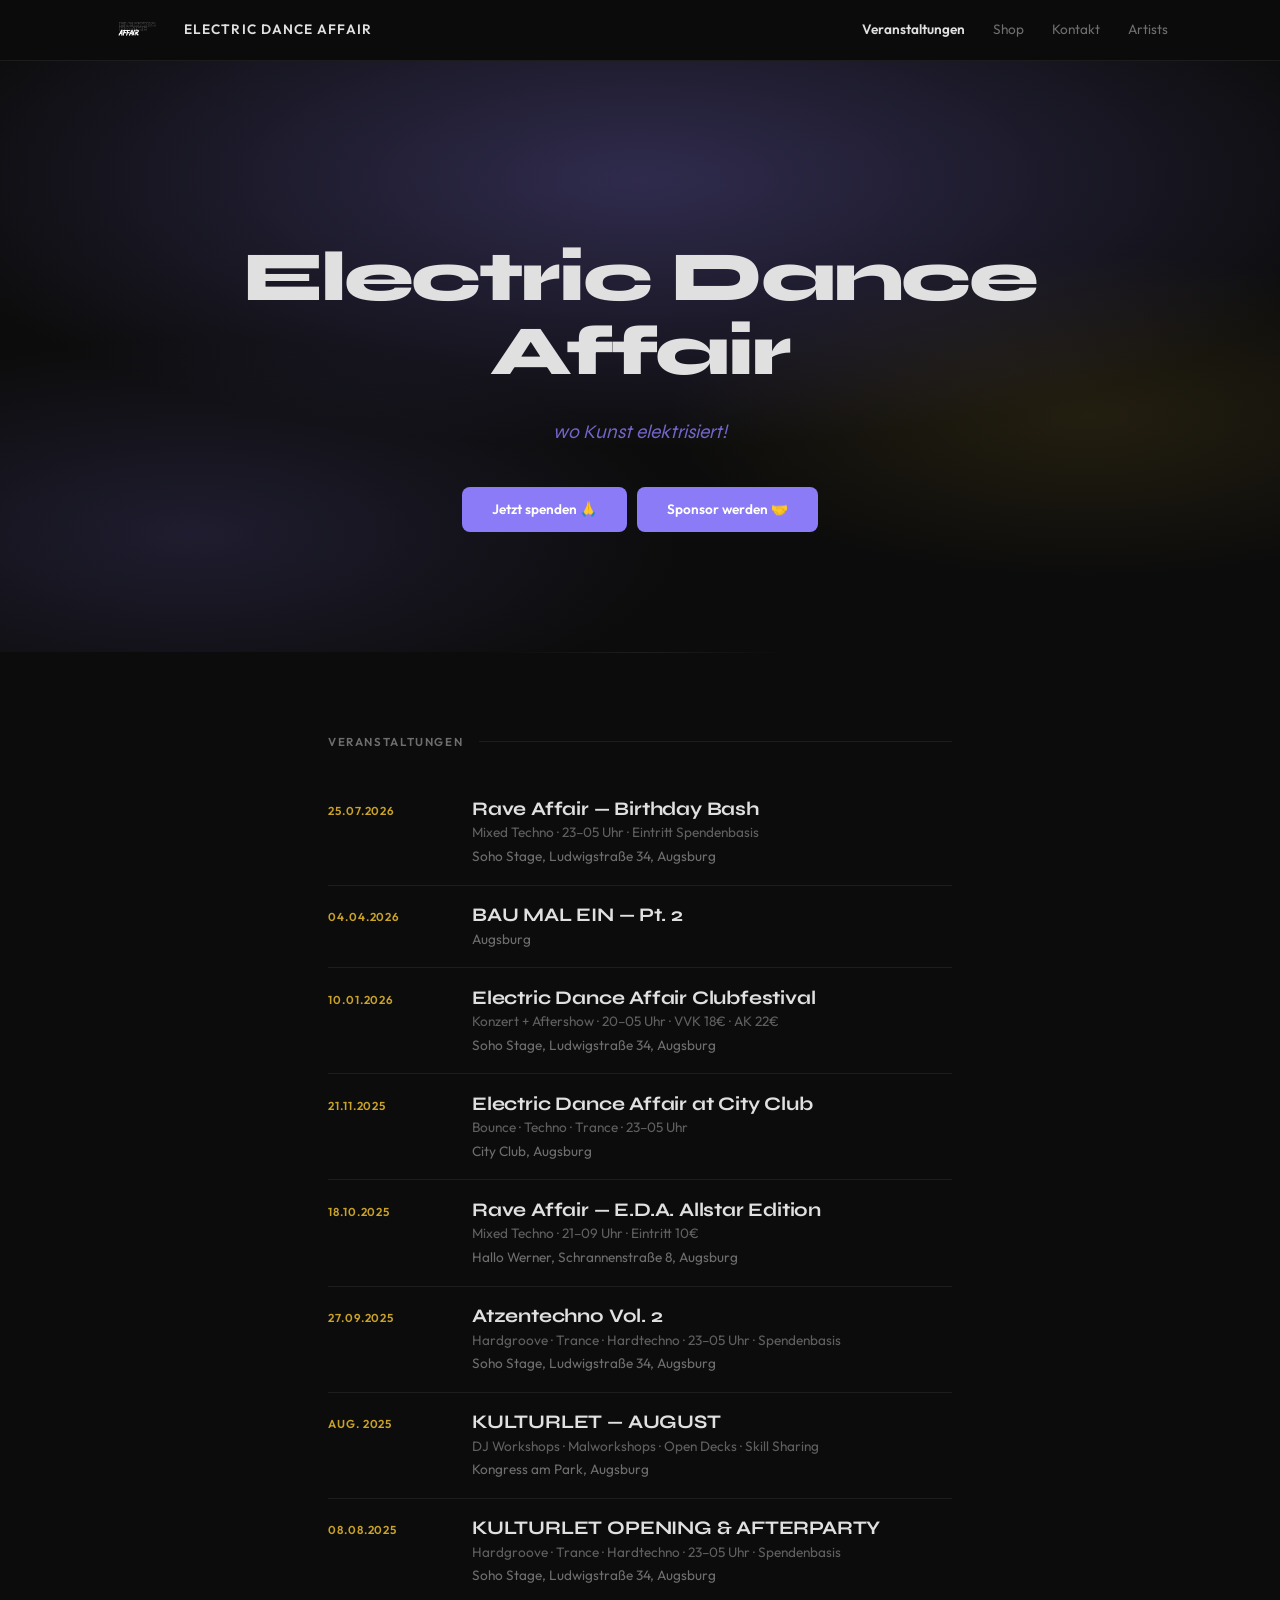
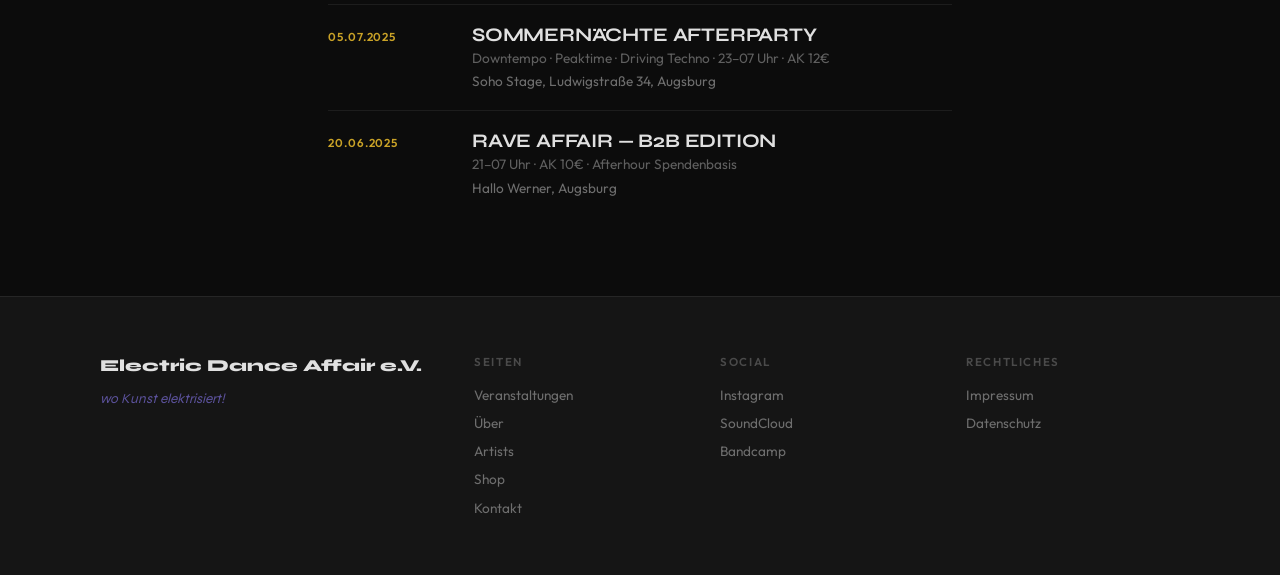
==== index.html @ 10a1b5d3 "Unify hero buttons: matching style, emojis, and pixel alignment Co-Authored-By: Claude Opus 4.6 <nor" ====
<!DOCTYPE html>
<html lang="de">
<head>
  <meta charset="UTF-8">
  <meta name="viewport" content="width=device-width, initial-scale=1.0">
  <title>Electric Dance Affair e.V. — wo Kunst elektrisiert!</title>
  <meta name="description" content="Electric Dance Affair e.V. — eine pulsierende Community, die Kunst, Musik und Performance auf einzigartige Weise verbindet. Augsburg.">
  <link rel="stylesheet" href="css/style.css">
</head>
<body>
  <div class="site-wrapper">

    <header class="site-header">
      <div class="inner">
        <a href="index.html" class="site-brand">
          <img src="images/logo.png" alt="Electric Dance Affair Logo">
          <span>Electric Dance Affair</span>
        </a>
        <button class="nav-toggle" aria-label="Menü" onclick="document.querySelector('.site-nav').classList.toggle('open')">&#9776;</button>
        <nav>
          <ul class="site-nav">
            <li><a href="index.html" class="active">Veranstaltungen</a></li>
            <li><a href="https://electricdanceaffair.bandcamp.com/" target="_blank" rel="noopener">Shop</a></li>
            <li><a href="kontakt.html">Kontakt</a></li>
            <li><a href="artists.html">Artists</a></li>
          </ul>
        </nav>
      </div>
    </header>

    <main class="page-content">
      <div class="hero">
        <h1>Electric Dance<br>Affair</h1>
        <div class="tagline">wo Kunst elektrisiert!</div>
        <div class="hero-actions">
          <a href="https://www.paypal.com/donate/?hosted_button_id=UG9SYRRX23DXC" class="btn btn-primary" target="_blank" rel="noopener">Jetzt spenden &#128591;</a>
          <button class="btn btn-primary" onclick="document.getElementById('sponsoring-modal').classList.add('open')">Sponsor werden &#129309;</button>
        </div>
      </div>

      <div class="divider"></div>

      <section class="section">
        <div class="wrap wrap--narrow">
          <div class="section__eyebrow">
            <span class="label">Veranstaltungen</span>
          </div>

          <div class="events-list">

            <article class="event-item">
              <div class="event-date">25.07.2026</div>
              <div class="event-body">
                <div class="event-name">Rave Affair — Birthday Bash</div>
                <div class="event-meta">Mixed Techno · 23–05 Uhr · Eintritt Spendenbasis</div>
                <div class="event-location">Soho Stage, Ludwigstraße 34, Augsburg</div>
              </div>
            </article>

            <article class="event-item">
              <div class="event-date">04.04.2026</div>
              <div class="event-body">
                <div class="event-name"><a href="https://www.instagram.com/p/DWGeeRniBM9/" target="_blank" rel="noopener">BAU MAL EIN — Pt. 2</a></div>
                <div class="event-location">Augsburg</div>
              </div>
            </article>

            <article class="event-item">
              <div class="event-date">10.01.2026</div>
              <div class="event-body">
                <div class="event-name"><a href="https://www.instagram.com/p/DSSNsBjCFv4/" target="_blank" rel="noopener">Electric Dance Affair Clubfestival</a></div>
                <div class="event-meta">Konzert + Aftershow · 20–05 Uhr · VVK 18€ · AK 22€</div>
                <div class="event-location">Soho Stage, Ludwigstraße 34, Augsburg</div>
              </div>
            </article>

            <article class="event-item">
              <div class="event-date">21.11.2025</div>
              <div class="event-body">
                <div class="event-name"><a href="https://www.instagram.com/p/DQ4oixwiBpZ/" target="_blank" rel="noopener">Electric Dance Affair at City Club</a></div>
                <div class="event-meta">Bounce · Techno · Trance · 23–05 Uhr</div>
                <div class="event-location">City Club, Augsburg</div>
              </div>
            </article>

            <article class="event-item">
              <div class="event-date">18.10.2025</div>
              <div class="event-body">
                <div class="event-name"><a href="https://www.instagram.com/p/DPgkqbRiMYO/" target="_blank" rel="noopener">Rave Affair — E.D.A. Allstar Edition</a></div>
                <div class="event-meta">Mixed Techno · 21–09 Uhr · Eintritt 10€</div>
                <div class="event-location">Hallo Werner, Schrannenstraße 8, Augsburg</div>
              </div>
            </article>

            <article class="event-item">
              <div class="event-date">27.09.2025</div>
              <div class="event-body">
                <div class="event-name"><a href="https://www.instagram.com/reel/DOY_ftXiGgX/" target="_blank" rel="noopener">Atzentechno Vol. 2</a></div>
                <div class="event-meta">Hardgroove · Trance · Hardtechno · 23–05 Uhr · Spendenbasis</div>
                <div class="event-location">Soho Stage, Ludwigstraße 34, Augsburg</div>
              </div>
            </article>

            <article class="event-item">
              <div class="event-date">Aug. 2025</div>
              <div class="event-body">
                <div class="event-name"><a href="https://www.instagram.com/p/DM8IrKSI2Xn/" target="_blank" rel="noopener">KULTURLET — AUGUST</a></div>
                <div class="event-meta">DJ Workshops · Malworkshops · Open Decks · Skill Sharing</div>
                <div class="event-location">Kongress am Park, Augsburg</div>
              </div>
            </article>

            <article class="event-item">
              <div class="event-date">08.08.2025</div>
              <div class="event-body">
                <div class="event-name"><a href="https://www.instagram.com/p/DMYgqMNona3/" target="_blank" rel="noopener">KULTURLET OPENING &amp; AFTERPARTY</a></div>
                <div class="event-meta">Hardgroove · Trance · Hardtechno · 23–05 Uhr · Spendenbasis</div>
                <div class="event-location">Soho Stage, Ludwigstraße 34, Augsburg</div>
              </div>
            </article>

            <article class="event-item">
              <div class="event-date">05.07.2025</div>
              <div class="event-body">
                <div class="event-name"><a href="https://www.instagram.com/p/DLSpdJgogaD/" target="_blank" rel="noopener">SOMMERNÄCHTE AFTERPARTY</a></div>
                <div class="event-meta">Downtempo · Peaktime · Driving Techno · 23–07 Uhr · AK 12€</div>
                <div class="event-location">Soho Stage, Ludwigstraße 34, Augsburg</div>
              </div>
            </article>

            <article class="event-item">
              <div class="event-date">20.06.2025</div>
              <div class="event-body">
                <div class="event-name"><a href="https://www.instagram.com/p/DKu3ecvI4qL/" target="_blank" rel="noopener">RAVE AFFAIR — B2B EDITION</a></div>
                <div class="event-meta">21–07 Uhr · AK 10€ · Afterhour Spendenbasis</div>
                <div class="event-location">Hallo Werner, Augsburg</div>
              </div>
            </article>

          </div>
        </div>
      </section>
    </main>

    <footer class="site-footer">
      <div class="inner">
        <div class="footer-col">
          <div class="footer-brand">Electric Dance Affair e.V.</div>
          <div class="footer-tagline">wo Kunst elektrisiert!</div>
        </div>
        <div class="footer-col">
          <div class="footer-col-title">Seiten</div>
          <a href="index.html">Veranstaltungen</a>
          <a href="ueber.html">Über</a>
          <a href="artists.html">Artists</a>
          <a href="https://electricdanceaffair.bandcamp.com/" target="_blank" rel="noopener">Shop</a>
          <a href="kontakt.html">Kontakt</a>
        </div>
        <div class="footer-col">
          <div class="footer-col-title">Social</div>
          <a href="https://www.instagram.com/electric.dance.affair/" target="_blank" rel="noopener">Instagram</a>
          <a href="https://soundcloud.com/electricdanceaffair" target="_blank" rel="noopener">SoundCloud</a>
          <a href="https://electricdanceaffair.bandcamp.com/" target="_blank" rel="noopener">Bandcamp</a>
        </div>
        <div class="footer-col">
          <div class="footer-col-title">Rechtliches</div>
          <a href="impressum.html">Impressum</a>
          <a href="datenschutz.html">Datenschutz</a>
        </div>
      </div>
    </footer>

  </div>

  <div class="modal-overlay" id="sponsoring-modal" onclick="if(event.target===this)this.classList.remove('open')">
    <div class="modal">
      <button class="modal-close" onclick="document.getElementById('sponsoring-modal').classList.remove('open')">&times;</button>
      <h3>Sponsoring</h3>
      <div class="modal-pdf">
        <embed src="sponsoring-sheet.pdf" type="application/pdf">
      </div>
      <a href="sponsoring-sheet.pdf" download class="btn btn-primary" style="align-self:start;margin-top:1rem;">PDF herunterladen</a>
    </div>
  </div>

</body>
</html>
---- css/style.css ----
@font-face {
  font-family: 'Outfit';
  font-style: normal;
  font-weight: 300;
  font-display: swap;
  src: url('../fonts/outfit-300.ttf') format('truetype');
}
@font-face {
  font-family: 'Outfit';
  font-style: normal;
  font-weight: 400;
  font-display: swap;
  src: url('../fonts/outfit-400.ttf') format('truetype');
}
@font-face {
  font-family: 'Outfit';
  font-style: normal;
  font-weight: 600;
  font-display: swap;
  src: url('../fonts/outfit-600.ttf') format('truetype');
}
@font-face {
  font-family: 'Syne';
  font-style: normal;
  font-weight: 400;
  font-display: swap;
  src: url('../fonts/syne-400.ttf') format('truetype');
}
@font-face {
  font-family: 'Syne';
  font-style: normal;
  font-weight: 700;
  font-display: swap;
  src: url('../fonts/syne-700.ttf') format('truetype');
}
@font-face {
  font-family: 'Syne';
  font-style: normal;
  font-weight: 800;
  font-display: swap;
  src: url('../fonts/syne-800.ttf') format('truetype');
}

:root {
  --ground: #0C0C0C;
  --surface: #151515;
  --surface-raised: #1C1C1C;
  --text: #E0E0E0;
  --text-muted: #6E6E6E;
  --text-dim: #4A4A4A;
  --accent: #8B7BF7;
  --accent-hover: #A89BFF;
  --accent-glow: rgba(139, 123, 247, 0.10);
  --gold: #C9A227;
  --border: rgba(255, 255, 255, 0.07);
  --border-hover: rgba(255, 255, 255, 0.14);

  --font-display: 'Syne', system-ui, sans-serif;
  --font-body: 'Outfit', system-ui, -apple-system, sans-serif;

  --content: 720px;
  --wide: 1080px;
  --gutter: clamp(20px, 5vw, 48px);

  --text-xs: 0.72rem;
  --text-sm: 0.85rem;
  --text-base: 1.05rem;
  --text-lg: 1.2rem;
  --text-xl: clamp(1.4rem, 1.2rem + 1vw, 1.8rem);
  --text-2xl: clamp(1.8rem, 1.4rem + 2vw, 2.8rem);
  --text-hero: clamp(2.6rem, 2rem + 3vw, 4.5rem);
}

*, *::before, *::after {
  margin: 0; padding: 0; box-sizing: border-box;
}

html { scroll-behavior: smooth; }

body {
  background: var(--ground);
  color: var(--text);
  font-family: var(--font-body);
  font-weight: 400;
  font-size: var(--text-base);
  line-height: 1.55;
  -webkit-font-smoothing: antialiased;
  -moz-osx-font-smoothing: grayscale;
}

h1, h2, h3, h4, h5, h6 {
  font-family: var(--font-display);
  color: var(--text);
  line-height: 1.05;
  text-wrap: balance;
  letter-spacing: -0.02em;
}

h1 { font-size: var(--text-hero); font-weight: 800; }
h2 { font-size: var(--text-2xl); font-weight: 800; margin-bottom: 1.5rem; }
h3 { font-size: var(--text-xl); font-weight: 700; }

a { color: inherit; text-decoration: none; }

img { max-width: 100%; height: auto; display: block; }

.label {
  font-size: var(--text-xs);
  font-weight: 600;
  letter-spacing: 0.14em;
  text-transform: uppercase;
  color: var(--text-muted);
}

/* ═══ LAYOUT ═══ */

.site-wrapper {
  min-height: 100vh;
  display: flex;
  flex-direction: column;
}

.wrap {
  max-width: var(--wide);
  margin: 0 auto;
  padding: 0 var(--gutter);
}

.wrap--narrow {
  max-width: var(--content);
}

.page-content { flex: 1; }

.section {
  padding: clamp(48px, 8vw, 80px) 0;
}

.section__eyebrow {
  margin-bottom: 1.8rem;
  display: flex;
  align-items: center;
  gap: 1rem;
}

.section__eyebrow::after {
  content: '';
  flex: 1;
  height: 1px;
  background: var(--border);
}

.divider {
  width: min(60%, 300px);
  height: 1px;
  background: linear-gradient(90deg, transparent, var(--border), transparent);
  margin: 0 auto;
}

/* ═══ HEADER ═══ */

.site-header {
  position: sticky;
  top: 0;
  z-index: 1000;
  background: rgba(12, 12, 12, 0.88);
  backdrop-filter: blur(14px);
  -webkit-backdrop-filter: blur(14px);
  border-bottom: 1px solid var(--border);
  padding: 0 var(--gutter);
}

.site-header .inner {
  max-width: var(--wide);
  margin: 0 auto;
  display: flex;
  align-items: center;
  justify-content: space-between;
  height: 60px;
}

.site-brand {
  display: flex;
  align-items: center;
  gap: 0.75rem;
  text-decoration: none;
  color: var(--text);
  flex-shrink: 0;
}

.site-brand img {
  height: 72px;
  width: auto;
}

.site-brand span {
  font-family: var(--font-body);
  font-weight: 600;
  font-size: var(--text-sm);
  letter-spacing: 0.08em;
  text-transform: uppercase;
  color: var(--text);
}

.site-nav {
  display: flex;
  gap: 0.25rem;
  list-style: none;
}

.site-nav a {
  display: block;
  font-size: var(--text-sm);
  font-weight: 400;
  color: var(--text-muted);
  text-decoration: none;
  padding: 0.45rem 0.75rem;
  border-radius: 6px;
  transition: color 0.15s, background 0.15s;
}

.site-nav a:hover {
  color: var(--text);
  background: rgba(255, 255, 255, 0.04);
}

.site-nav a.active {
  color: var(--text);
  font-weight: 600;
}

.nav-toggle {
  display: none;
  background: none;
  border: 1px solid var(--border);
  color: var(--text);
  width: 38px; height: 38px;
  border-radius: 6px;
  cursor: pointer;
  font-size: 1.1rem;
  transition: background 0.15s;
}

.nav-toggle:hover {
  background: rgba(255, 255, 255, 0.04);
}

/* ═══ HERO ═══ */

.hero {
  padding: clamp(80px, 15vw, 180px) var(--gutter) clamp(60px, 10vw, 120px);
  text-align: center;
  position: relative;
  background:
    radial-gradient(ellipse 90% 70% at 50% 20%, rgba(139, 123, 247, 0.28), transparent 65%),
    radial-gradient(ellipse 70% 60% at 15% 80%, rgba(139, 123, 247, 0.15), transparent 55%),
    radial-gradient(ellipse 60% 50% at 85% 60%, rgba(201, 162, 39, 0.12), transparent 55%);
}

.hero h1 { margin-bottom: 0.4em; letter-spacing: -0.03em; }

.hero .tagline {
  font-family: var(--font-display);
  font-weight: 400;
  font-size: var(--text-lg);
  color: var(--accent);
  font-style: italic;
  opacity: 0.8;
}

.hero-actions {
  margin-top: 2.5rem;
  display: flex;
  gap: 0.65rem;
  justify-content: center;
  flex-wrap: wrap;
}

/* ═══ BUTTONS ═══ */

.btn {
  display: inline-flex;
  align-items: center;
  justify-content: center;
  gap: 0.4rem;
  font-family: var(--font-body);
  font-weight: 600;
  font-size: var(--text-sm);
  padding: 0.75rem 1.8rem;
  border-radius: 8px;
  border: 1px solid transparent;
  cursor: pointer;
  transition: all 0.2s;
  text-decoration: none;
  line-height: 1.4;
}

.btn-primary {
  background: var(--accent);
  color: #fff;
}

.btn-primary:hover {
  background: var(--accent-hover);
  box-shadow: 0 0 24px rgba(139, 123, 247, 0.25);
  transform: translateY(-1px);
}

.btn-outline {
  background: transparent;
  color: var(--accent);
  border: 1px solid var(--accent);
}

.btn-outline:hover {
  background: rgba(139, 123, 247, 0.1);
  color: var(--accent-hover);
  border-color: var(--accent-hover);
  transform: translateY(-1px);
}

/* ═══ EVENTS ═══ */

.events-list { display: flex; flex-direction: column; }

.event-item {
  display: grid;
  grid-template-columns: 7.5rem 1fr;
  gap: 0 1.5rem;
  padding: 1.1rem 0;
  border-bottom: 1px solid var(--border);
  align-items: baseline;
  transition: background 0.15s;
}

.event-item:last-child { border-bottom: none; }

.event-item:hover {
  background: linear-gradient(90deg, var(--accent-glow), transparent 60%);
  margin: 0 -0.75rem;
  padding-left: 0.75rem;
  padding-right: 0.75rem;
  border-radius: 4px;
}

.event-date {
  font-size: var(--text-xs);
  font-weight: 600;
  letter-spacing: 0.08em;
  text-transform: uppercase;
  color: var(--gold);
  padding-top: 0.15rem;
  white-space: nowrap;
}

.event-body { display: flex; flex-direction: column; gap: 0.15rem; }

.event-name {
  font-family: var(--font-display);
  font-weight: 700;
  font-size: var(--text-lg);
  color: var(--text);
  line-height: 1.2;
  letter-spacing: -0.01em;
}

.event-name a {
  color: inherit;
  text-decoration: none;
  transition: color 0.2s;
}

.event-name a:hover {
  color: var(--accent);
}

.event-meta {
  font-size: var(--text-sm);
  color: var(--text-muted);
  opacity: 0.85;
}

.event-location {
  font-size: var(--text-sm);
  color: var(--text-muted);
}

.event-embed {
  margin-top: 1rem;
  grid-column: 1 / -1;
  max-width: 540px;
}

.event-embed iframe {
  width: 100%;
  border: none;
  border-radius: 8px;
}

/* ═══ ABOUT / TEXT CONTENT ═══ */

.page-content p {
  font-size: var(--text-base);
  color: var(--text-muted);
  line-height: 1.7;
  max-width: var(--content);
}

.page-content p + p { margin-top: 1rem; }

.page-content p a {
  color: var(--accent);
  border-bottom: 1px solid rgba(139, 123, 247, 0.3);
  transition: border-color 0.15s;
}

.page-content p a:hover { border-color: var(--accent); }

.about-grid {
  display: grid;
  grid-template-columns: 1fr 1fr;
  gap: 3rem;
  align-items: start;
}

/* ═══ SOCIAL LINKS ═══ */

.social-row {
  display: flex;
  gap: 0.4rem;
  flex-wrap: wrap;
  margin-top: 1.5rem;
}

.social-pill {
  font-size: var(--text-xs);
  font-weight: 600;
  letter-spacing: 0.06em;
  text-transform: uppercase;
  padding: 0.55rem 1.1rem;
  border: 1px solid var(--border);
  border-radius: 100px;
  color: var(--text-muted);
  text-decoration: none;
  transition: all 0.15s;
}

.social-pill:hover {
  border-color: var(--accent);
  color: var(--accent);
  background: var(--accent-glow);
}

/* ═══ CONTACT FORM ═══ */

.contact-form {
  display: flex;
  flex-direction: column;
  gap: 1.1rem;
  max-width: 480px;
}

.form-field label {
  display: block;
  font-size: var(--text-sm);
  font-weight: 600;
  color: var(--text-muted);
  margin-bottom: 0.35rem;
}

.form-field .req {
  font-weight: 400;
  color: var(--text-dim);
}

.form-field input,
.form-field textarea {
  width: 100%;
  background: var(--surface);
  border: 1px solid var(--border);
  padding: 0.75rem 1rem;
  color: var(--text);
  font-family: var(--font-body);
  font-size: var(--text-base);
  font-weight: 400;
  border-radius: 8px;
  outline: none;
  transition: border-color 0.2s, box-shadow 0.2s;
}

.form-field input:focus,
.form-field textarea:focus {
  border-color: var(--accent);
  box-shadow: 0 0 0 3px var(--accent-glow);
}

.form-field textarea {
  resize: vertical;
  min-height: 8rem;
}

.email-alt {
  margin-top: 1.5rem;
  font-size: var(--text-sm);
  color: var(--text-muted);
}

.email-alt a {
  color: var(--accent);
  border-bottom: 1px solid rgba(139, 123, 247, 0.3);
  transition: border-color 0.15s;
}

.email-alt a:hover { border-color: var(--accent); }

/* ═══ LEGAL ═══ */

.legal h3 {
  margin-top: 2.5rem;
  margin-bottom: 0.6rem;
  font-size: var(--text-lg);
}

.legal h3:first-of-type { margin-top: 0; }

.legal p {
  font-size: var(--text-sm);
  margin-bottom: 0.5rem;
  line-height: 1.75;
  color: var(--text-muted);
  max-width: var(--content);
}

.legal p a {
  color: var(--accent);
  border-bottom: 1px solid rgba(139, 123, 247, 0.3);
}

.legal ul {
  margin: 0.5rem 0 1rem 1.4rem;
  list-style-type: disc;
  max-width: var(--content);
}

.legal li {
  font-size: var(--text-sm);
  margin-bottom: 0.3rem;
  line-height: 1.65;
  color: var(--text-muted);
}

/* ═══ FOOTER ═══ */

.site-footer {
  border-top: 1px solid var(--border);
  padding: clamp(36px, 5vw, 56px) var(--gutter);
  margin-top: auto;
  background: var(--surface);
}

.site-footer .inner {
  max-width: var(--wide);
  margin: 0 auto;
  display: grid;
  grid-template-columns: 1.6fr 1fr 1fr 1fr;
  gap: 2rem;
}

.footer-col { display: flex; flex-direction: column; gap: 0.45rem; }

.footer-col-title {
  font-size: var(--text-xs);
  font-weight: 600;
  letter-spacing: 0.14em;
  text-transform: uppercase;
  color: var(--text-dim);
  margin-bottom: 0.4rem;
}

.footer-col a {
  font-size: var(--text-sm);
  color: var(--text-muted);
  text-decoration: none;
  transition: color 0.15s;
  width: fit-content;
}

.footer-col a:hover { color: var(--text); }

.footer-brand {
  font-family: var(--font-display);
  font-weight: 800;
  font-size: var(--text-base);
  color: var(--text);
  margin-bottom: 0.1rem;
}

.footer-tagline {
  font-family: var(--font-display);
  font-style: italic;
  font-size: var(--text-sm);
  color: var(--accent);
  opacity: 0.6;
}

/* ═══ MODAL ═══ */

.modal-overlay {
  display: none;
  position: fixed;
  inset: 0;
  z-index: 1000;
  background: rgba(0, 0, 0, 0.8);
  backdrop-filter: blur(4px);
  place-items: center;
}

.modal-overlay.open {
  display: grid;
}

.modal {
  background: var(--surface);
  border: 1px solid var(--border);
  border-radius: 12px;
  padding: 2rem;
  width: min(90vw, 800px);
  max-height: 90vh;
  display: flex;
  flex-direction: column;
}

.modal h3 {
  margin-bottom: 1rem;
}

.modal-close {
  position: absolute;
  top: 0.75rem;
  right: 1rem;
  background: none;
  border: none;
  color: var(--text-muted);
  font-size: 2rem;
  cursor: pointer;
  line-height: 1;
}

.modal-close:hover {
  color: var(--text);
}

.modal-pdf {
  flex: 1;
  min-height: 60vh;
  border-radius: 8px;
  overflow: hidden;
}

.modal-pdf embed {
  width: 100%;
  height: 100%;
  min-height: 60vh;
}

/* ═══ RESPONSIVE ═══ */

@media (max-width: 768px) {
  .nav-toggle { display: grid; place-items: center; }

  .site-header .inner { height: 56px; }

  .site-header nav {
    position: absolute;
    top: 100%;
    left: 0;
    right: 0;
  }

  .site-nav {
    display: none;
    background: rgba(12, 12, 12, 0.96);
    backdrop-filter: blur(16px);
    -webkit-backdrop-filter: blur(16px);
    border-bottom: 1px solid var(--border);
    flex-direction: column;
    padding: 0.5rem var(--gutter) 1rem;
    gap: 0;
  }

  .site-nav.open { display: flex; }

  .site-nav a {
    padding: 0.75rem 0.85rem;
    font-size: var(--text-base);
  }

  .site-header { position: sticky; }

  .site-brand span {
    font-size: var(--text-xs);
    letter-spacing: 0.06em;
  }

  .site-brand img { height: 52px; }

  .event-item {
    grid-template-columns: 1fr;
    gap: 0.2rem;
  }

  .event-item:hover {
    margin: 0;
    padding-left: 0;
    padding-right: 0;
  }

  .hero-actions {
    flex-direction: column;
    align-items: stretch;
    padding: 0 clamp(0px, 3vw, 32px);
  }

  .about-grid {
    grid-template-columns: 1fr;
    gap: 2rem;
  }

  .site-footer .inner {
    grid-template-columns: 1fr 1fr;
    gap: 1.5rem;
  }

  .footer-col:first-child { grid-column: 1 / -1; }
}

@media (max-width: 480px) {
  :root { --gutter: 16px; }

  .site-footer .inner {
    grid-template-columns: 1fr;
    gap: 1.5rem;
  }

  .footer-col:first-child { grid-column: 1; }

  .contact-form { max-width: 100%; }
}
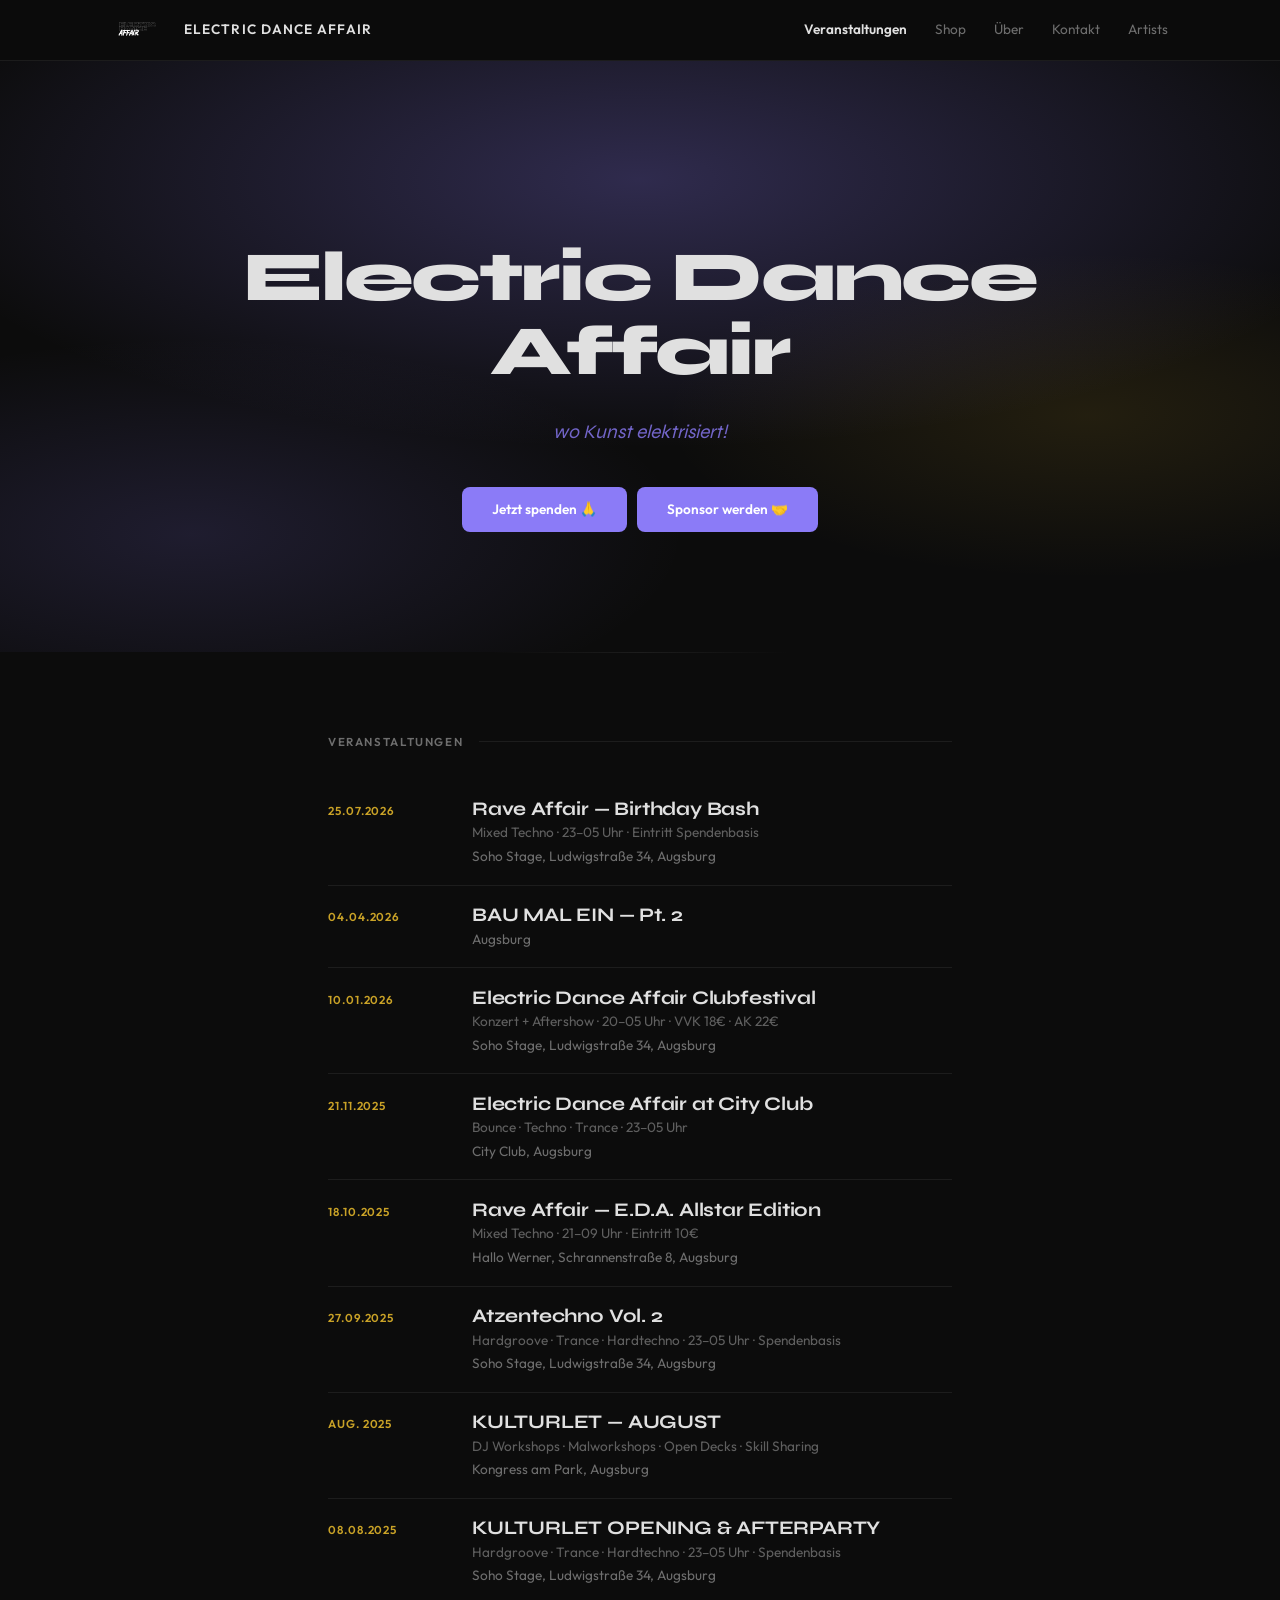
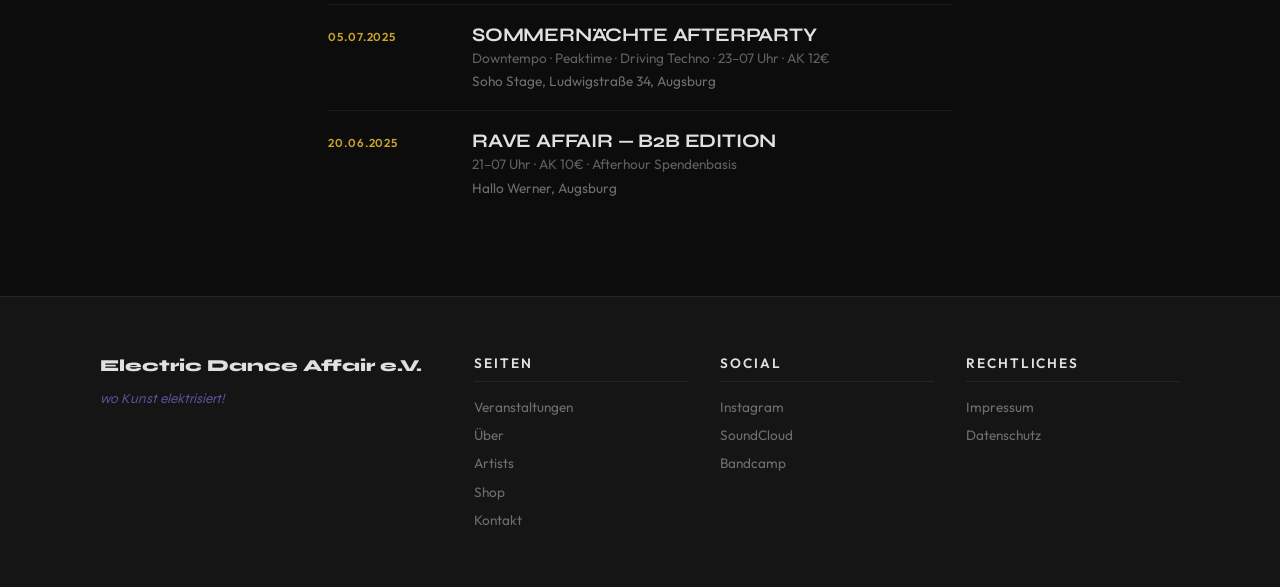
==== commit 55ad6dd0: "Fix review findings: modal, favicon, h1 tags, nav, email obfuscation, footer - Fix modal close butto" ====
--- a/index.html
+++ b/index.html
@@ -6,6 +6,7 @@
   <title>Electric Dance Affair e.V. — wo Kunst elektrisiert!</title>
   <meta name="description" content="Electric Dance Affair e.V. — eine pulsierende Community, die Kunst, Musik und Performance auf einzigartige Weise verbindet. Augsburg.">
   <link rel="stylesheet" href="css/style.css">
+  <link rel="icon" href="images/logo.png" type="image/png">
 </head>
 <body>
   <div class="site-wrapper">
@@ -21,6 +22,7 @@
           <ul class="site-nav">
             <li><a href="index.html" class="active">Veranstaltungen</a></li>
             <li><a href="https://electricdanceaffair.bandcamp.com/" target="_blank" rel="noopener">Shop</a></li>
+            <li><a href="ueber.html">Über</a></li>
             <li><a href="kontakt.html">Kontakt</a></li>
             <li><a href="artists.html">Artists</a></li>
           </ul>
@@ -174,10 +176,11 @@
 
   <div class="modal-overlay" id="sponsoring-modal" onclick="if(event.target===this)this.classList.remove('open')">
     <div class="modal">
-      <button class="modal-close" onclick="document.getElementById('sponsoring-modal').classList.remove('open')">&times;</button>
+      <button class="modal-close" aria-label="Schließen" onclick="document.getElementById('sponsoring-modal').classList.remove('open')">&times;</button>
       <h3>Sponsoring</h3>
       <div class="modal-pdf">
         <embed src="sponsoring-sheet.pdf" type="application/pdf">
+        <p class="modal-pdf-fallback">PDF-Vorschau wird auf diesem Gerät nicht unterstützt.</p>
       </div>
       <a href="sponsoring-sheet.pdf" download class="btn btn-primary" style="align-self:start;margin-top:1rem;">PDF herunterladen</a>
     </div>
--- a/css/style.css
+++ b/css/style.css
@@ -112,6 +112,13 @@
   color: var(--text-muted);
 }
 
+h1.label {
+  font-family: var(--font-body);
+  font-size: var(--text-xs);
+  line-height: 1.55;
+  margin-bottom: 1.5rem;
+}
+
 /* ═══ LAYOUT ═══ */
 
 .site-wrapper {
@@ -306,19 +313,6 @@
   transform: translateY(-1px);
 }
 
-.btn-outline {
-  background: transparent;
-  color: var(--accent);
-  border: 1px solid var(--accent);
-}
-
-.btn-outline:hover {
-  background: rgba(139, 123, 247, 0.1);
-  color: var(--accent-hover);
-  border-color: var(--accent-hover);
-  transform: translateY(-1px);
-}
-
 /* ═══ EVENTS ═══ */
 
 .events-list { display: flex; flex-direction: column; }
@@ -385,18 +379,6 @@
   color: var(--text-muted);
 }
 
-.event-embed {
-  margin-top: 1rem;
-  grid-column: 1 / -1;
-  max-width: 540px;
-}
-
-.event-embed iframe {
-  width: 100%;
-  border: none;
-  border-radius: 8px;
-}
-
 /* ═══ ABOUT / TEXT CONTENT ═══ */
 
 .page-content p {
@@ -450,68 +432,6 @@
   color: var(--accent);
   background: var(--accent-glow);
 }
-
-/* ═══ CONTACT FORM ═══ */
-
-.contact-form {
-  display: flex;
-  flex-direction: column;
-  gap: 1.1rem;
-  max-width: 480px;
-}
-
-.form-field label {
-  display: block;
-  font-size: var(--text-sm);
-  font-weight: 600;
-  color: var(--text-muted);
-  margin-bottom: 0.35rem;
-}
-
-.form-field .req {
-  font-weight: 400;
-  color: var(--text-dim);
-}
-
-.form-field input,
-.form-field textarea {
-  width: 100%;
-  background: var(--surface);
-  border: 1px solid var(--border);
-  padding: 0.75rem 1rem;
-  color: var(--text);
-  font-family: var(--font-body);
-  font-size: var(--text-base);
-  font-weight: 400;
-  border-radius: 8px;
-  outline: none;
-  transition: border-color 0.2s, box-shadow 0.2s;
-}
-
-.form-field input:focus,
-.form-field textarea:focus {
-  border-color: var(--accent);
-  box-shadow: 0 0 0 3px var(--accent-glow);
-}
-
-.form-field textarea {
-  resize: vertical;
-  min-height: 8rem;
-}
-
-.email-alt {
-  margin-top: 1.5rem;
-  font-size: var(--text-sm);
-  color: var(--text-muted);
-}
-
-.email-alt a {
-  color: var(--accent);
-  border-bottom: 1px solid rgba(139, 123, 247, 0.3);
-  transition: border-color 0.15s;
-}
-
-.email-alt a:hover { border-color: var(--accent); }
 
 /* ═══ LEGAL ═══ */
 
@@ -569,12 +489,14 @@
 .footer-col { display: flex; flex-direction: column; gap: 0.45rem; }
 
 .footer-col-title {
-  font-size: var(--text-xs);
+  font-size: var(--text-sm);
   font-weight: 600;
   letter-spacing: 0.14em;
   text-transform: uppercase;
-  color: var(--text-dim);
-  margin-bottom: 0.4rem;
+  color: var(--text);
+  margin-bottom: 0.5rem;
+  padding-bottom: 0.4rem;
+  border-bottom: 1px solid var(--border);
 }
 
 .footer-col a {
@@ -628,6 +550,7 @@
   max-height: 90vh;
   display: flex;
   flex-direction: column;
+  position: relative;
 }
 
 .modal h3 {
@@ -661,6 +584,20 @@
   width: 100%;
   height: 100%;
   min-height: 60vh;
+}
+
+.modal-pdf-fallback {
+  display: none;
+  color: var(--text-muted);
+  font-size: var(--text-sm);
+  text-align: center;
+  padding: 3rem 1rem;
+}
+
+@media (max-width: 768px) {
+  .modal-pdf embed { display: none; }
+  .modal-pdf-fallback { display: block; }
+  .modal-pdf { min-height: auto; }
 }
 
 /* ═══ RESPONSIVE ═══ */
@@ -744,5 +681,4 @@
 
   .footer-col:first-child { grid-column: 1; }
 
-  .contact-form { max-width: 100%; }
-}
+}
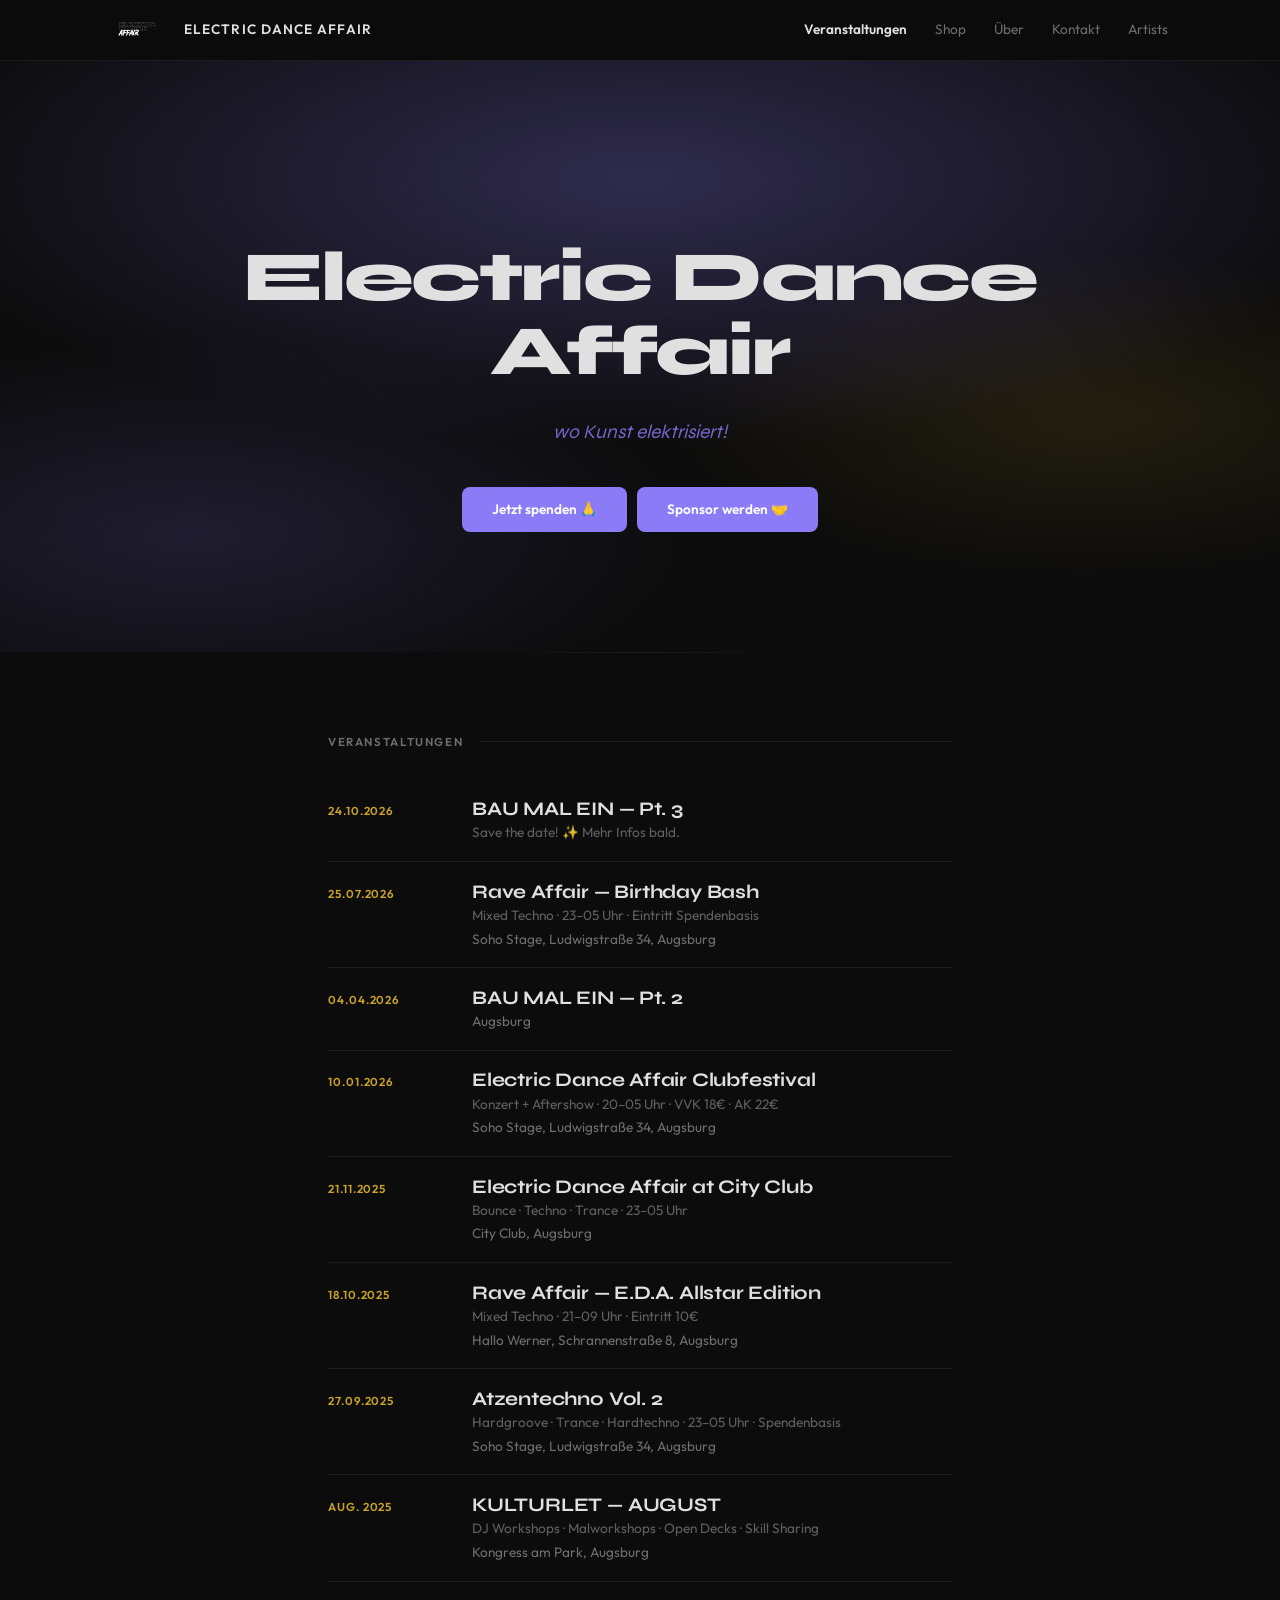
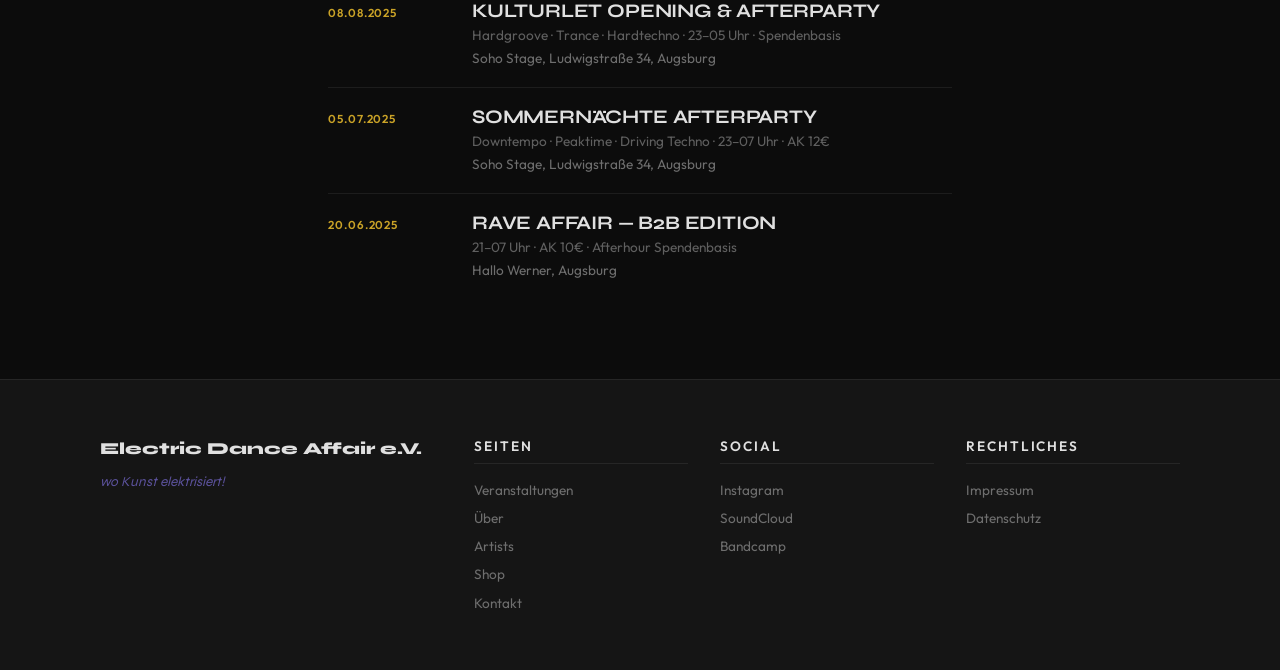
==== commit 6ed8bd4a: "Add BAU MAL EIN Pt. 3 event on 24.10.2026 Co-Authored-By: Claude Opus 4.6 <noreply@anthropic.com>" ====
--- a/index.html
+++ b/index.html
@@ -7,6 +7,7 @@
   <meta name="description" content="Electric Dance Affair e.V. — eine pulsierende Community, die Kunst, Musik und Performance auf einzigartige Weise verbindet. Augsburg.">
   <link rel="stylesheet" href="css/style.css">
   <link rel="icon" href="images/logo.png" type="image/png">
+  <link rel="canonical" href="https://electric-dance-affair.de/">
 </head>
 <body>
   <div class="site-wrapper">
@@ -49,6 +50,14 @@
           </div>
 
           <div class="events-list">
+
+            <article class="event-item">
+              <div class="event-date">24.10.2026</div>
+              <div class="event-body">
+                <div class="event-name">BAU MAL EIN — Pt. 3</div>
+                <div class="event-meta">Save the date! ✨ Mehr Infos bald.</div>
+              </div>
+            </article>
 
             <article class="event-item">
               <div class="event-date">25.07.2026</div>
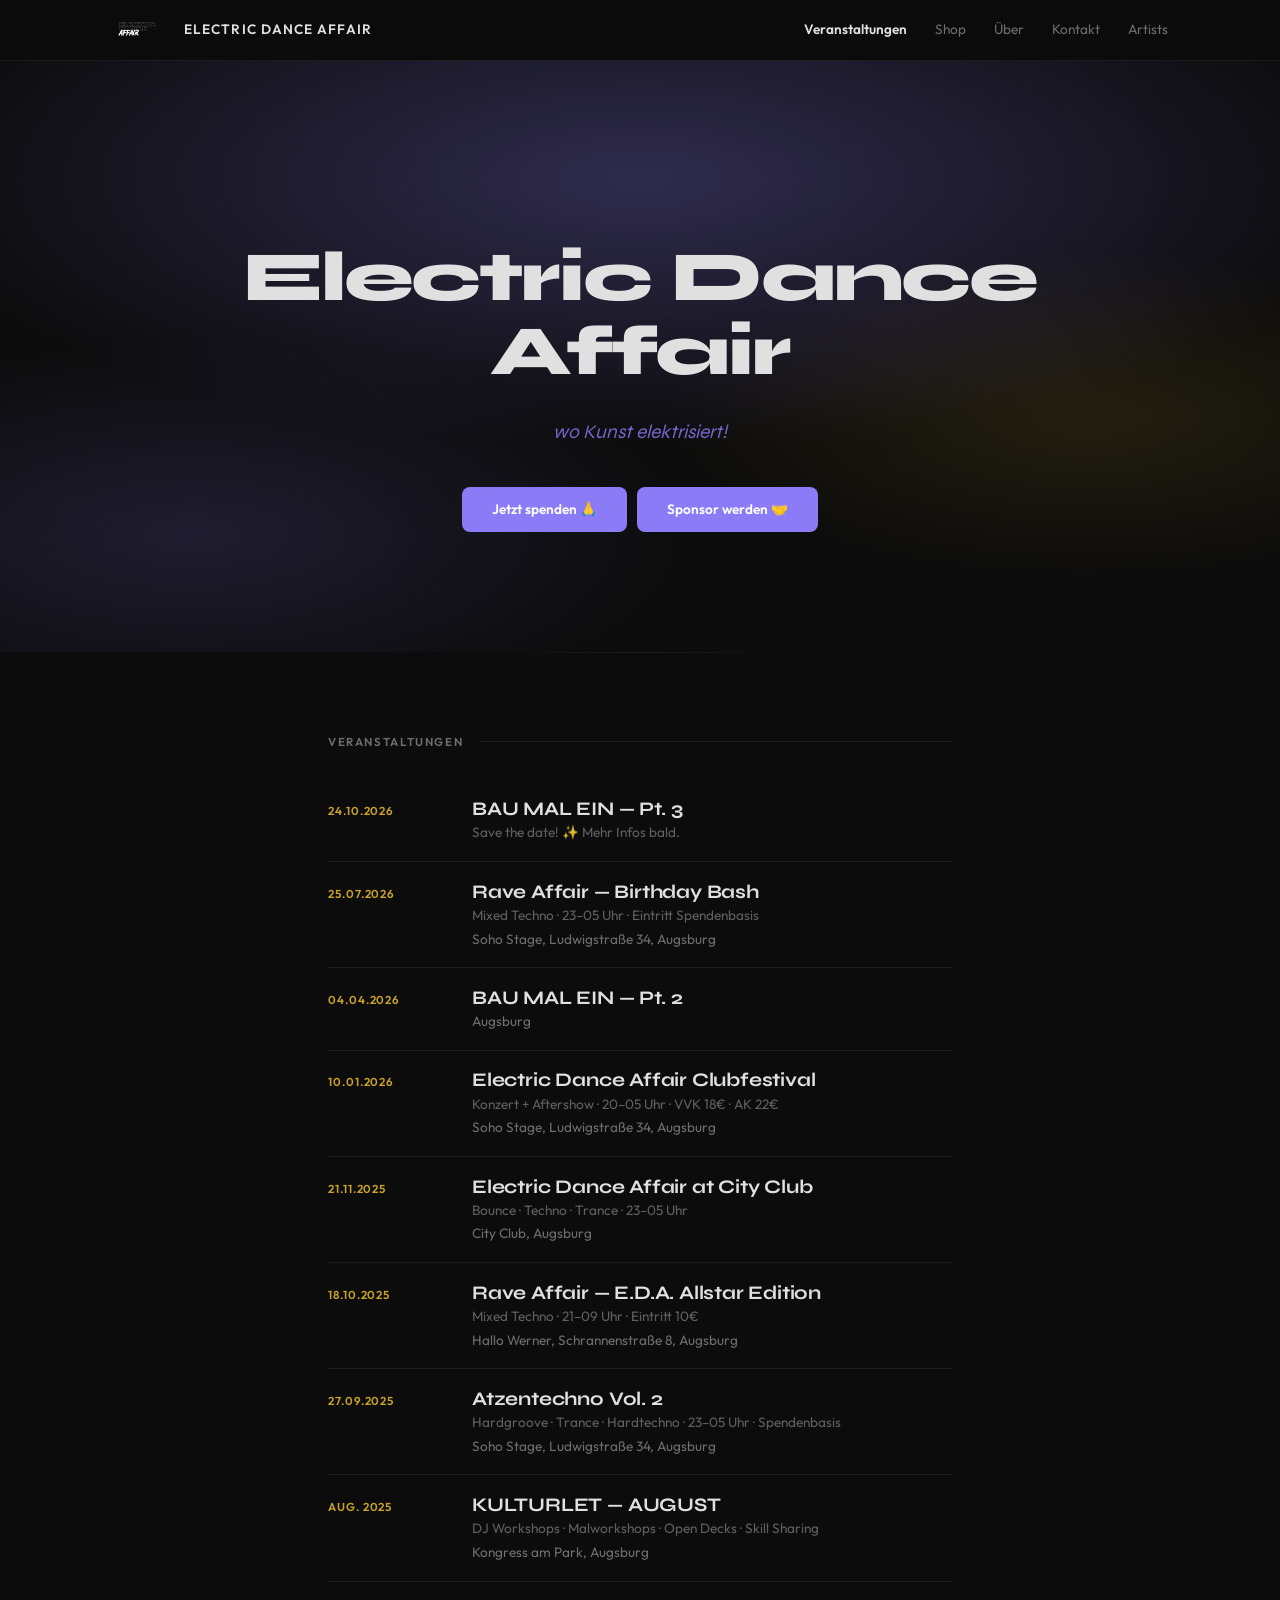
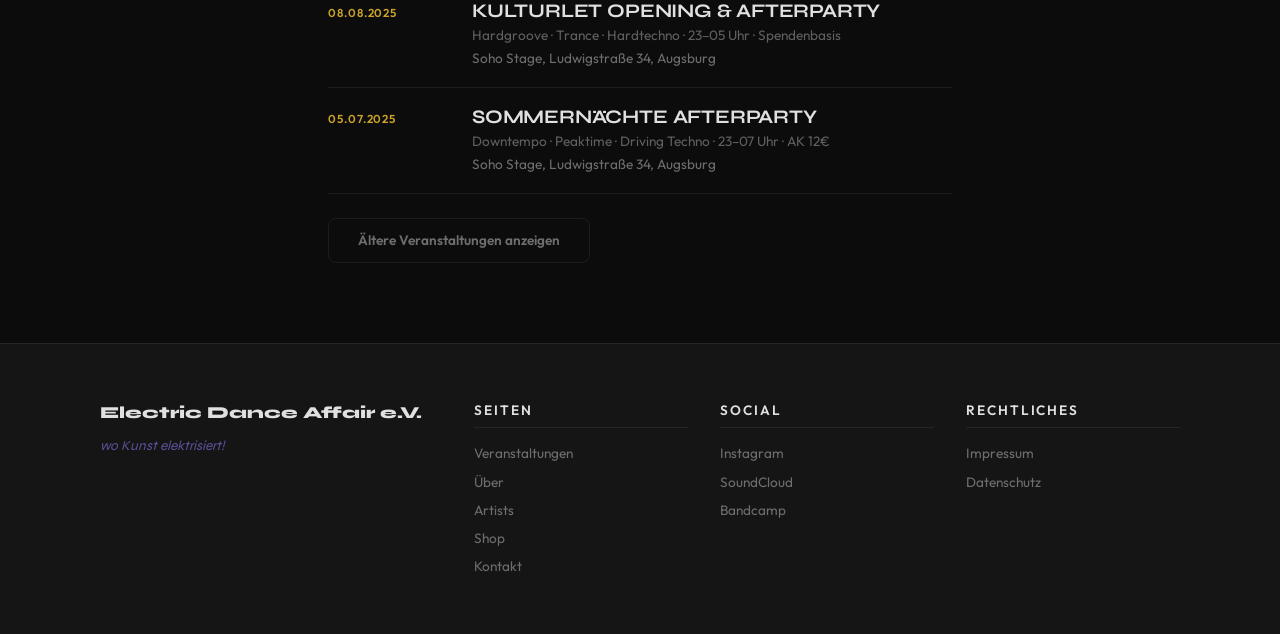
==== commit 733347e3: "Add Instagram links to all events, limit visible events to 10 Older events are hidden behind an "Ält" ====
--- a/index.html
+++ b/index.html
@@ -49,106 +49,7 @@
             <span class="label">Veranstaltungen</span>
           </div>
 
-          <div class="events-list">
-
-            <article class="event-item">
-              <div class="event-date">24.10.2026</div>
-              <div class="event-body">
-                <div class="event-name">BAU MAL EIN — Pt. 3</div>
-                <div class="event-meta">Save the date! ✨ Mehr Infos bald.</div>
-              </div>
-            </article>
-
-            <article class="event-item">
-              <div class="event-date">25.07.2026</div>
-              <div class="event-body">
-                <div class="event-name">Rave Affair — Birthday Bash</div>
-                <div class="event-meta">Mixed Techno · 23–05 Uhr · Eintritt Spendenbasis</div>
-                <div class="event-location">Soho Stage, Ludwigstraße 34, Augsburg</div>
-              </div>
-            </article>
-
-            <article class="event-item">
-              <div class="event-date">04.04.2026</div>
-              <div class="event-body">
-                <div class="event-name"><a href="https://www.instagram.com/p/DWGeeRniBM9/" target="_blank" rel="noopener">BAU MAL EIN — Pt. 2</a></div>
-                <div class="event-location">Augsburg</div>
-              </div>
-            </article>
-
-            <article class="event-item">
-              <div class="event-date">10.01.2026</div>
-              <div class="event-body">
-                <div class="event-name"><a href="https://www.instagram.com/p/DSSNsBjCFv4/" target="_blank" rel="noopener">Electric Dance Affair Clubfestival</a></div>
-                <div class="event-meta">Konzert + Aftershow · 20–05 Uhr · VVK 18€ · AK 22€</div>
-                <div class="event-location">Soho Stage, Ludwigstraße 34, Augsburg</div>
-              </div>
-            </article>
-
-            <article class="event-item">
-              <div class="event-date">21.11.2025</div>
-              <div class="event-body">
-                <div class="event-name"><a href="https://www.instagram.com/p/DQ4oixwiBpZ/" target="_blank" rel="noopener">Electric Dance Affair at City Club</a></div>
-                <div class="event-meta">Bounce · Techno · Trance · 23–05 Uhr</div>
-                <div class="event-location">City Club, Augsburg</div>
-              </div>
-            </article>
-
-            <article class="event-item">
-              <div class="event-date">18.10.2025</div>
-              <div class="event-body">
-                <div class="event-name"><a href="https://www.instagram.com/p/DPgkqbRiMYO/" target="_blank" rel="noopener">Rave Affair — E.D.A. Allstar Edition</a></div>
-                <div class="event-meta">Mixed Techno · 21–09 Uhr · Eintritt 10€</div>
-                <div class="event-location">Hallo Werner, Schrannenstraße 8, Augsburg</div>
-              </div>
-            </article>
-
-            <article class="event-item">
-              <div class="event-date">27.09.2025</div>
-              <div class="event-body">
-                <div class="event-name"><a href="https://www.instagram.com/reel/DOY_ftXiGgX/" target="_blank" rel="noopener">Atzentechno Vol. 2</a></div>
-                <div class="event-meta">Hardgroove · Trance · Hardtechno · 23–05 Uhr · Spendenbasis</div>
-                <div class="event-location">Soho Stage, Ludwigstraße 34, Augsburg</div>
-              </div>
-            </article>
-
-            <article class="event-item">
-              <div class="event-date">Aug. 2025</div>
-              <div class="event-body">
-                <div class="event-name"><a href="https://www.instagram.com/p/DM8IrKSI2Xn/" target="_blank" rel="noopener">KULTURLET — AUGUST</a></div>
-                <div class="event-meta">DJ Workshops · Malworkshops · Open Decks · Skill Sharing</div>
-                <div class="event-location">Kongress am Park, Augsburg</div>
-              </div>
-            </article>
-
-            <article class="event-item">
-              <div class="event-date">08.08.2025</div>
-              <div class="event-body">
-                <div class="event-name"><a href="https://www.instagram.com/p/DMYgqMNona3/" target="_blank" rel="noopener">KULTURLET OPENING &amp; AFTERPARTY</a></div>
-                <div class="event-meta">Hardgroove · Trance · Hardtechno · 23–05 Uhr · Spendenbasis</div>
-                <div class="event-location">Soho Stage, Ludwigstraße 34, Augsburg</div>
-              </div>
-            </article>
-
-            <article class="event-item">
-              <div class="event-date">05.07.2025</div>
-              <div class="event-body">
-                <div class="event-name"><a href="https://www.instagram.com/p/DLSpdJgogaD/" target="_blank" rel="noopener">SOMMERNÄCHTE AFTERPARTY</a></div>
-                <div class="event-meta">Downtempo · Peaktime · Driving Techno · 23–07 Uhr · AK 12€</div>
-                <div class="event-location">Soho Stage, Ludwigstraße 34, Augsburg</div>
-              </div>
-            </article>
-
-            <article class="event-item">
-              <div class="event-date">20.06.2025</div>
-              <div class="event-body">
-                <div class="event-name"><a href="https://www.instagram.com/p/DKu3ecvI4qL/" target="_blank" rel="noopener">RAVE AFFAIR — B2B EDITION</a></div>
-                <div class="event-meta">21–07 Uhr · AK 10€ · Afterhour Spendenbasis</div>
-                <div class="event-location">Hallo Werner, Augsburg</div>
-              </div>
-            </article>
-
-          </div>
+          <div class="events-list" id="events-list"></div>
         </div>
       </section>
     </main>
@@ -195,5 +96,37 @@
     </div>
   </div>
 
+  <script>
+    const MAX_VISIBLE = 10;
+    fetch('events.json')
+      .then(r => r.json())
+      .then(events => {
+        const list = document.getElementById('events-list');
+        const html = events.map((e, i) => {
+          const name = e.link
+            ? `<a href="${e.link}" target="_blank" rel="noopener">${e.name}</a>`
+            : e.name;
+          return `<article class="event-item"${i >= MAX_VISIBLE ? ' style="display:none"' : ''}>
+            <div class="event-date">${e.date}</div>
+            <div class="event-body">
+              <div class="event-name">${name}</div>
+              ${e.meta ? `<div class="event-meta">${e.meta}</div>` : ''}
+              ${e.location ? `<div class="event-location">${e.location}</div>` : ''}
+            </div>
+          </article>`;
+        }).join('');
+        list.innerHTML = html;
+        if (events.length > MAX_VISIBLE) {
+          const btn = document.createElement('button');
+          btn.className = 'btn btn-secondary events-toggle';
+          btn.textContent = 'Ältere Veranstaltungen anzeigen';
+          btn.onclick = () => {
+            list.querySelectorAll('.event-item[style]').forEach(el => el.style.display = '');
+            btn.remove();
+          };
+          list.after(btn);
+        }
+      });
+  </script>
 </body>
 </html>
--- a/css/style.css
+++ b/css/style.css
@@ -313,6 +313,18 @@
   transform: translateY(-1px);
 }
 
+.events-toggle {
+  margin-top: 1.5rem;
+  background: transparent;
+  color: var(--text-muted);
+  border-color: var(--border);
+}
+
+.events-toggle:hover {
+  color: var(--text);
+  border-color: var(--text-muted);
+}
+
 /* ═══ EVENTS ═══ */
 
 .events-list { display: flex; flex-direction: column; }
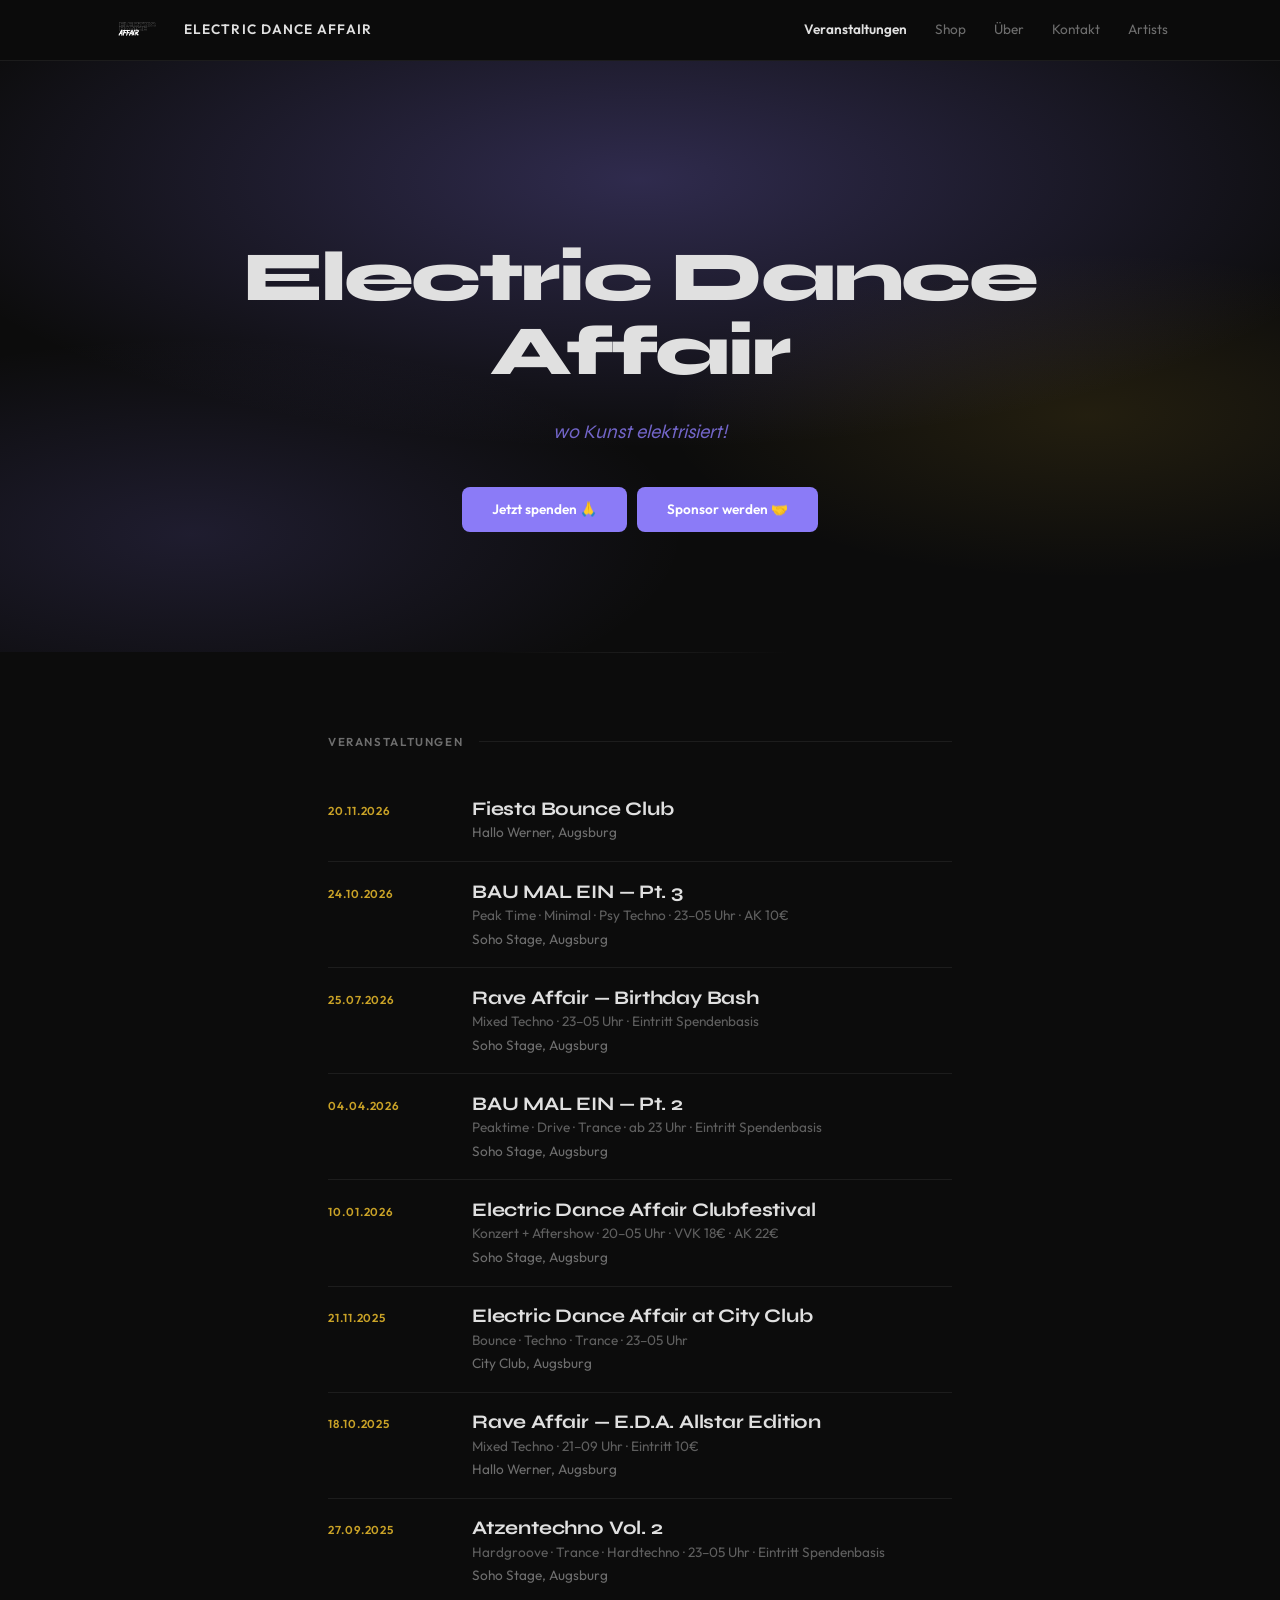
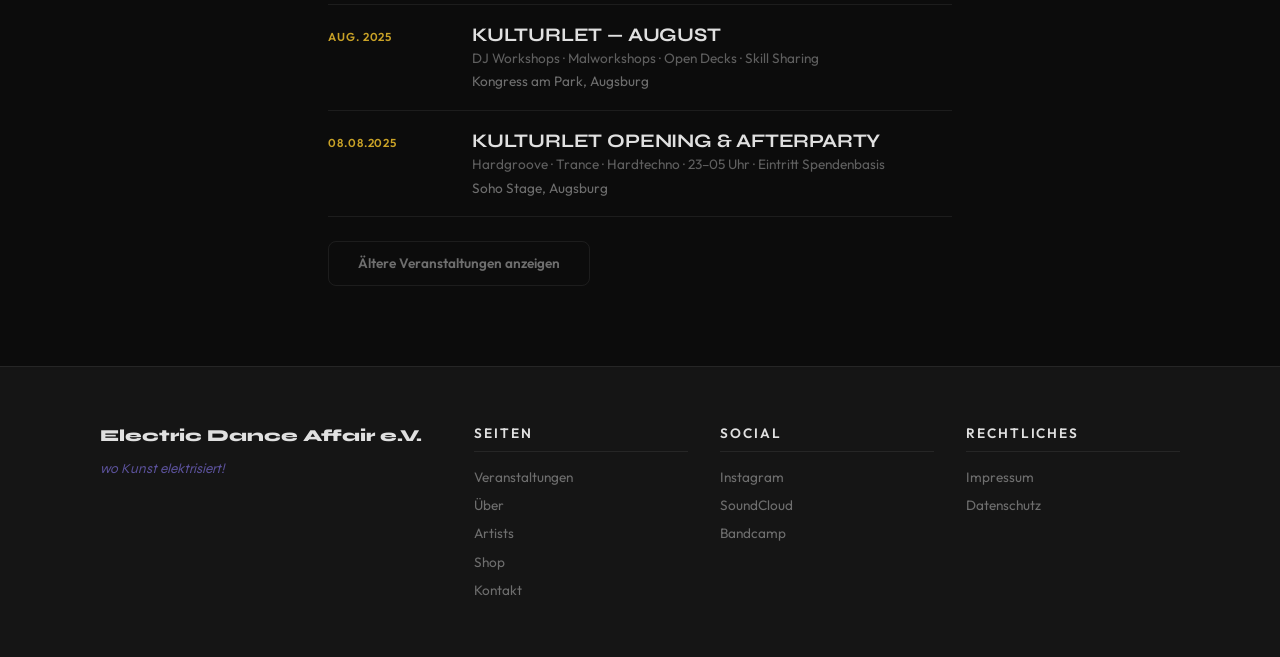
==== commit 449532f6: "Add Open Graph meta tags and preview image for link sharing Logo-based og-image (1200x630) for Whats" ====
--- a/index.html
+++ b/index.html
@@ -5,6 +5,11 @@
   <meta name="viewport" content="width=device-width, initial-scale=1.0">
   <title>Electric Dance Affair e.V. — wo Kunst elektrisiert!</title>
   <meta name="description" content="Electric Dance Affair e.V. — eine pulsierende Community, die Kunst, Musik und Performance auf einzigartige Weise verbindet. Augsburg.">
+  <meta property="og:title" content="Electric Dance Affair e.V.">
+  <meta property="og:description" content="Eine pulsierende Community, die Kunst, Musik und Performance auf einzigartige Weise verbindet.">
+  <meta property="og:image" content="https://electric-dance-affair.de/images/og-image.jpg">
+  <meta property="og:url" content="https://electric-dance-affair.de/">
+  <meta property="og:type" content="website">
   <link rel="stylesheet" href="css/style.css">
   <link rel="icon" href="images/logo.png" type="image/png">
   <link rel="canonical" href="https://electric-dance-affair.de/">
--- a/css/style.css
+++ b/css/style.css
@@ -391,6 +391,124 @@
   color: var(--text-muted);
 }
 
+/* ═══ ARTISTS ═══ */
+
+.artists-grid {
+  display: grid;
+  grid-template-columns: repeat(auto-fill, minmax(320px, 1fr));
+  gap: 1.5rem;
+}
+
+.artist-card {
+  background: var(--surface);
+  border: 1px solid var(--border);
+  border-radius: 12px;
+  overflow: hidden;
+  transition: border-color 0.2s, box-shadow 0.2s;
+}
+
+.artist-card:hover {
+  border-color: var(--border-hover);
+  box-shadow: 0 4px 24px rgba(0, 0, 0, 0.3);
+}
+
+.artist-photo {
+  aspect-ratio: 1;
+  overflow: hidden;
+  background: var(--surface-raised);
+}
+
+.artist-photo img {
+  width: 100%;
+  height: 100%;
+  object-fit: cover;
+}
+
+.artist-photo--placeholder {
+  display: grid;
+  place-items: center;
+}
+
+.artist-photo--placeholder span {
+  font-family: var(--font-display);
+  font-weight: 800;
+  font-size: 4rem;
+  color: var(--text-dim);
+  user-select: none;
+}
+
+.artist-body {
+  padding: 1.25rem 1.5rem 1.5rem;
+  display: flex;
+  flex-direction: column;
+  gap: 0.9rem;
+}
+
+.artist-name {
+  font-size: var(--text-xl);
+  margin-bottom: 0;
+}
+
+.artist-realname {
+  font-size: var(--text-sm);
+  color: var(--text-muted);
+  margin-top: 0.15rem;
+}
+
+.artist-tags {
+  display: flex;
+  flex-wrap: wrap;
+  gap: 0.35rem;
+}
+
+.artist-tag {
+  font-size: var(--text-xs);
+  font-weight: 600;
+  letter-spacing: 0.04em;
+  padding: 0.3rem 0.7rem;
+  border-radius: 4px;
+  background: var(--accent-glow);
+  color: var(--accent);
+  border: 1px solid rgba(139, 123, 247, 0.15);
+}
+
+.artist-bio {
+  font-size: var(--text-sm);
+  color: var(--text-muted);
+  line-height: 1.6;
+  margin: 0;
+}
+
+.artist-details {
+  display: flex;
+  flex-direction: column;
+  gap: 0.45rem;
+}
+
+.artist-detail {
+  display: flex;
+  flex-direction: column;
+  gap: 0.05rem;
+}
+
+.artist-detail-label {
+  font-size: var(--text-xs);
+  font-weight: 600;
+  letter-spacing: 0.08em;
+  text-transform: uppercase;
+  color: var(--text-dim);
+}
+
+.artist-detail-value {
+  font-size: var(--text-sm);
+  color: var(--text-muted);
+  line-height: 1.5;
+}
+
+.artist-card .social-row {
+  margin-top: 0.3rem;
+}
+
 /* ═══ ABOUT / TEXT CONTENT ═══ */
 
 .page-content p {
